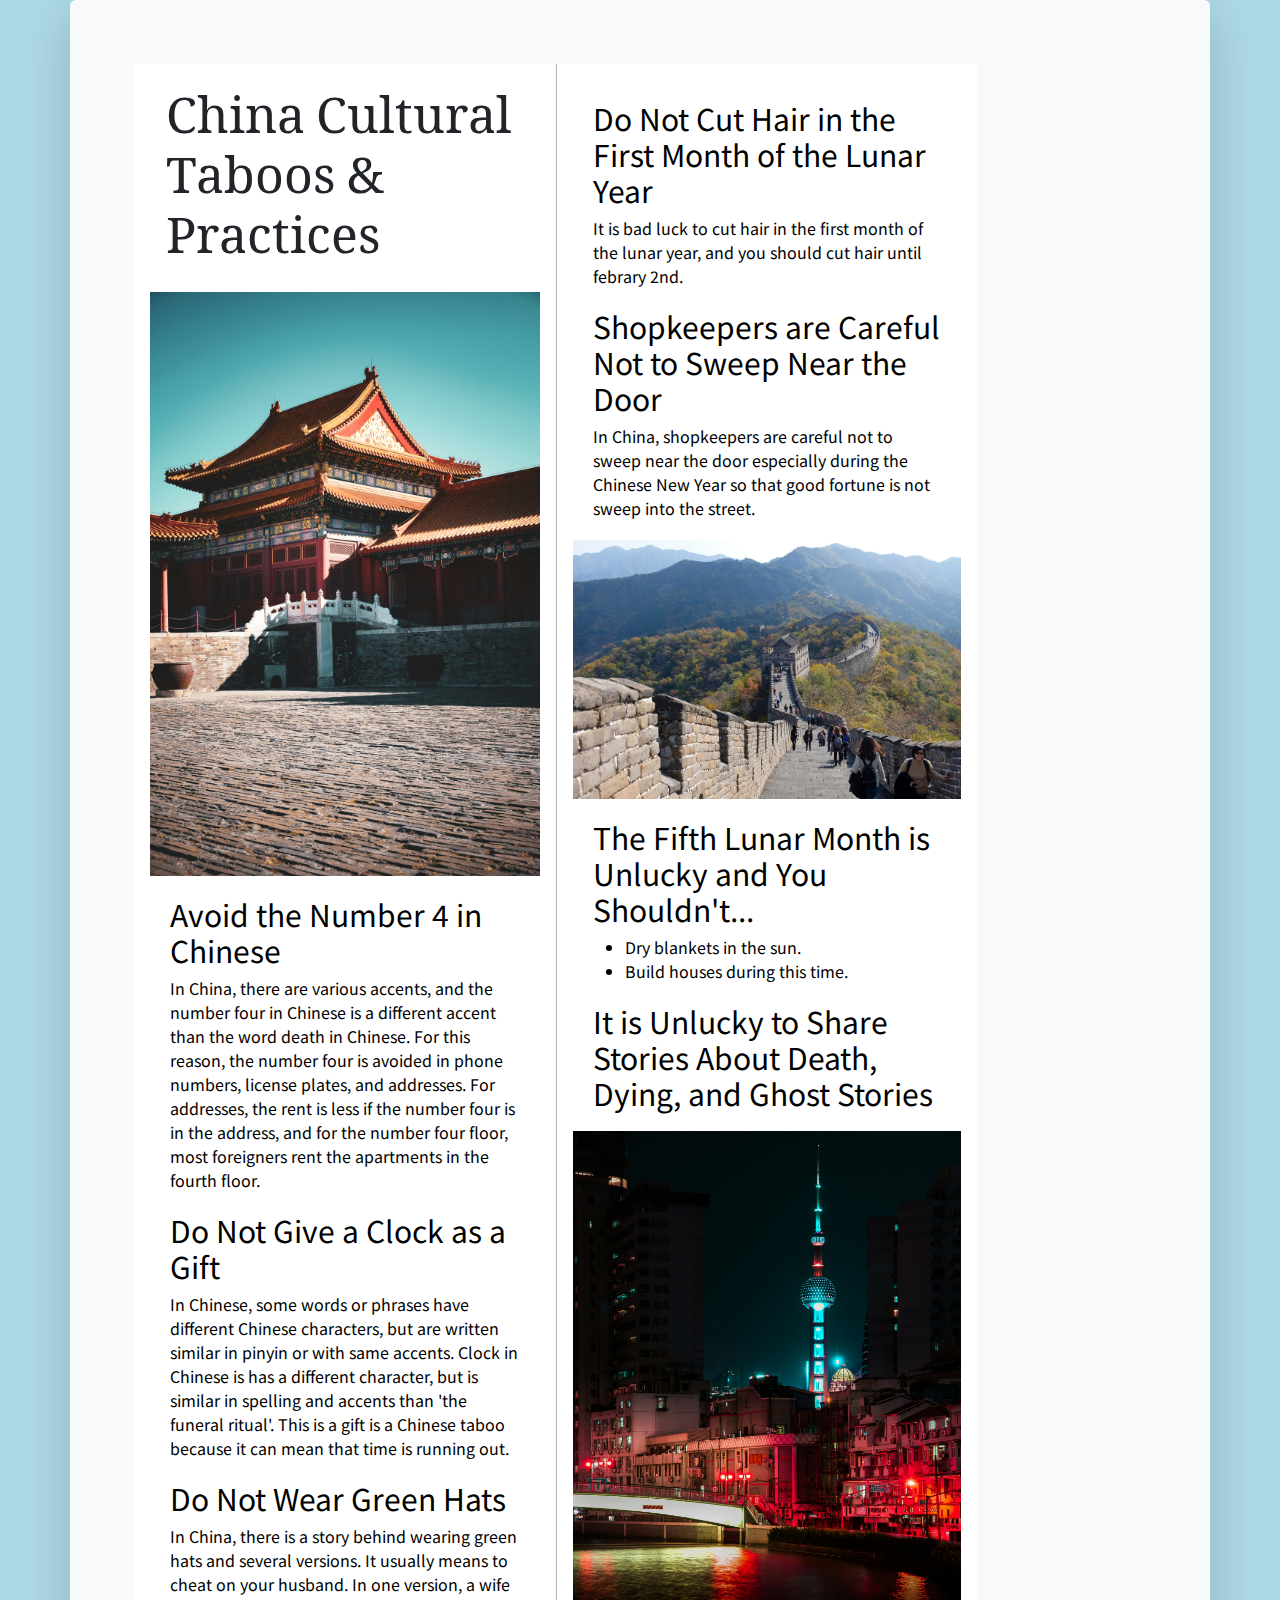
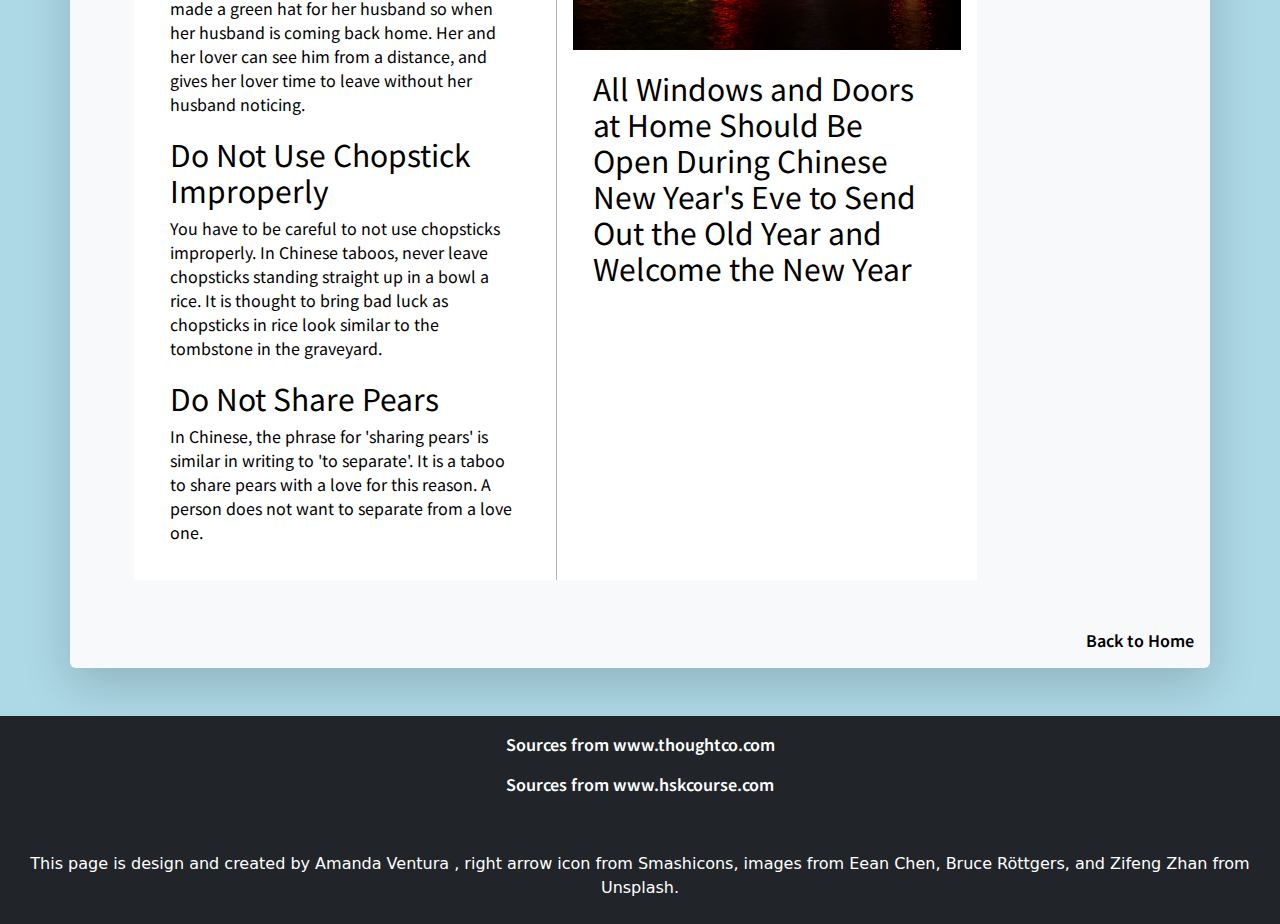
==== china.html @ 37788d85 "added china html page with content" ====
<!DOCTYPE html>
<html lang="en">
<head>
    <meta charset="UTF-8">
    <meta name="viewport" content="width=device-width, initial-scale=1.0">
    <title>China| Cultural Taboos</title>
    <link href="https://cdn.jsdelivr.net/npm/bootstrap@5.3.3/dist/css/bootstrap.min.css" rel="stylesheet" integrity="sha384-QWTKZyjpPEjISv5WaRU9OFeRpok6YctnYmDr5pNlyT2bRjXh0JMhjY6hW+ALEwIH" crossorigin="anonymous">
    <link rel="preconnect" href="https://fonts.googleapis.com">
    <link rel="preconnect" href="https://fonts.gstatic.com" crossorigin>
    <link href="https://fonts.googleapis.com/css2?family=Bokor&display=swap" rel="stylesheet">
    <link rel="preconnect" href="https://fonts.googleapis.com">
    <link rel="preconnect" href="https://fonts.gstatic.com" crossorigin>
    <link href="https://fonts.googleapis.com/css2?family=Noto+Sans+JP:wght@100..900&display=swap" rel="stylesheet">
    <link rel="preconnect" href="https://fonts.googleapis.com">
    <link rel="preconnect" href="https://fonts.gstatic.com" crossorigin>
    <link href="https://fonts.googleapis.com/css2?family=Noto+Serif+Ahom&display=swap" rel="stylesheet">
    <link rel="stylesheet" href="src/style.css">
</head>
<body>
    <div class="container shadow-lg p-3 mb-5 bg-body-tertiary rounded">
        <div class="row m-5">
            <div class="col-5 first-page p-3">
                <header class="japan-header">
                    <h2 class="m-3">China Cultural Taboos & Practices</h2>
                    <img src="images/China-1.jpg" alt="Beijing Temple" class="china-1 img-fluid">
                </header>
                <section class="cultural-taboo-section">
                    <h3>Avoid the Number 4 in Chinese</h3>
                    <p>
                       In China, there are various accents, and the number four in Chinese is a different accent than the word death in Chinese.
                       For this reason, the number four is avoided in phone numbers, license plates, and addresses. For addresses, the rent is less
                       if the number four is in the address, and for the number four floor, most foreigners rent the apartments in the fourth floor. 
                    </p>
                </section>
                <section class="cultural-taboo-section">
                    <h3>Do Not Give a Clock as a Gift</h3>
                    <p>
                        In Chinese, some words or phrases have different Chinese characters, but are written similar in pinyin or with same accents.
                        Clock in Chinese is has a different character, but is similar in spelling and accents than 'the funeral ritual'. This is a gift 
                        is a Chinese taboo because it can mean that time is running out.
                    </p>
                </section>
                <section class="cultural-taboo-section">
                    <h3>Do Not Wear Green Hats</h3>
                    <p>
                      In China, there is a story behind wearing green hats and several versions. It usually means to cheat on your husband. In one version,
                      a wife made a green hat for her husband so when her husband is coming back home. Her and her lover can see him from a distance, and gives her
                      lover time to leave without her husband noticing.
                    </p>
                </section>
                <section class="cultural-taboo-section">
                    <h3>Do Not Use Chopstick Improperly</h3>
                    <p>
                        You have to be careful to not use chopsticks improperly. In Chinese taboos, never leave chopsticks standing straight up in 
                        a bowl a rice. It is thought to bring bad luck as chopsticks in rice look similar to the tombstone in the graveyard. 
                    </p>
                </section>
                <section class="cultural-taboo-section">
                    <h3>Do Not Share Pears</h3>
                    <p>
                       In Chinese, the phrase for 'sharing pears' is similar in writing to 'to separate'. It is a taboo to share pears with a
                       love for this reason. A person does not want to separate from a love one.
                    </p>
                </section>
            </div>
            <div class="col-5 second-page p-3 border-start border-dark-subtle">
                <section class="cultural-taboo-section">
                    <h3>Do Not Cut Hair in the First Month of the Lunar Year</h3>
                    <p>
                        It is bad luck to cut hair in the first month of the lunar year, and you should cut hair until febrary 2nd.
                    </p>
                </section>
                <section class="cultural-taboo-section">
                    <h3>Shopkeepers are Careful Not to Sweep Near the Door</h3>
                    <p>
                        In China, shopkeepers are careful not to sweep near the door especially during the Chinese New Year so that 
                        good fortune is not sweep into the street.
                    </p>  
                </section>
                <section class="image-section">
                    <img src="images/China-2.jpg" alt="The Great Wall of China" class="china-2 img-fluid">
                </section>
                <section class="cultural-taboo-section">
                    <h3>The Fifth Lunar Month is Unlucky and You Shouldn't...</h3>
                    <ul>
                        <li>
                            Dry blankets in the sun.
                        </li>
                        <li>
                            Build houses during this time.
                        </li>
                    </ul>  
                </section>
                <section class="cultural-taboo-section">
                    <h3>It is Unlucky to Share Stories About Death, Dying, and Ghost Stories</h3>
                </section>
                <section class="image-section">
                    <img src="images/China-3.jpg" alt="China's city of Shanghai" class="china-3 img-fluid">
                </section>
                <section class="cultural-taboo-section">
                    <h3>
                        All Windows and Doors at Home Should Be Open During Chinese New Year's Eve to Send Out 
                        the Old Year and Welcome the New Year
                    </h3>
                </section>
            </div>
        </div>
        <div class="back-link pb-4">
            <a href="index.html" class="homepage">
                Back to Home
            </a>
        </div>
    </div>
    <section class="resources-section pt-3 pb-3 bg-dark">
        <p>
            Sources from <a href="https://www.thoughtco.com/examples-of-chinese-taboo-687482" 
            target="_blank" class="source-link">www.thoughtco.com</a>
            <br>     
        </p>
        <p>
            Sources from <a href="https://www.hskcourse.com/8-most-known-chinese-taboos/" 
            target="_blank" class="source-link">www.hskcourse.com</a>
            <br>     
        </p>
    </section>
    <section class="credit-section bg-dark p-4 text-white text-center">
        This page is design and created by 
        <a href="https://github.com/ASV185/The-Book-of-Culture-Taboos" class="github-link">
            Amanda Ventura
        </a>
        , right arrow icon from Smashicons, images from Eean Chen, Bruce Röttgers, and Zifeng Zhan from Unsplash.
    </section>
</body>
</html>
---- src/style.css ----
body {
    background-color: lightblue;
}

.book-cover {
    background-color: black;
    padding: 300px 50px;
    margin-top: 180px;
    border-radius: 5px;
}

.pages {
    background-color: white;
    padding: 350px 400px;
    margin-left: 175px;
    margin-top: 200px;
    border-radius: 5px;
}

.circular-arrow {
    margin-top: 500px;
}

.start-link {
    display:block;
    margin-top: 500px;
    padding: 10px 25px;
    text-decoration: none;
    color:black;
    font-family: "Noto Sans JP", sans-serif;
    font-weight: 400;
    font-style: normal;
    font-size: 20px;
}

.start-link:hover {
    color: rgb(241, 177, 14);
    text-decoration: underline;
}

h1 {
    font-family: "Bokor", system-ui;
    font-weight: 400;
    font-style: normal;
    font-size: 60px;
    color: white;
    text-align: center;
}

h2 {
    font-family: "Noto Serif Ahom", serif;
    font-weight: 400;
    font-style: normal;
    font-size: 50px;
}

h3 {
    color:black;
    font-family: "Noto Sans JP", sans-serif;
    font-weight: 400;
    font-style: normal;
    font-size: 30px;
}

p {
    color:black;
    font-family: "Noto Sans JP", sans-serif;
    font-weight: 400;
    font-style: normal;
    font-size: 16px;
}

ul {
    color:black;
    font-family: "Noto Sans JP", sans-serif;
    font-weight: 400;
    font-style: normal;
    font-size: 16px;
}

.first-page {
    background-color: white;
}

.second-page {
    background-color: white;
}

.cultural-taboo-section {
    margin:20px;
}

.next-arrow {
    padding-top: 500px;
}

.back-link a {
    float: right;
    color: black;
    font-family: "Noto Sans JP", sans-serif;
    font-weight: 600;
    font-style: normal;
    font-size: 16px;
    text-decoration: none;
}

.back-link a:hover {
    color: rgb(241, 177, 14);
    text-decoration: underline;
}

.resources-section {
    text-align: center;
}

.resources-section p {
    color: white;
    font-family: "Noto Sans JP", sans-serif;
    font-weight: 600;
    font-style: normal;
    font-size: 16px;
}

.resources-section a {
    color: white;
    text-decoration: none;
    font-family: "Noto Sans JP", sans-serif;
    font-weight: 600;
    font-style: normal;
    font-size: 16px;
}

.resources-section a:hover {
    color: rgb(241, 177, 14);
    text-decoration: underline;
}

.home-credit-section {
    background-color: black;
    margin-top: 500px;
    margin-left: 800px;
}

.home-credit-section a {
    color: white;
    text-decoration: none;
}

.home-credit-section a:hover {
    color: rgb(241, 177, 14);
    text-decoration: underline;
}

.credit-section a {
    color: white;
    text-decoration: none;
}

.credit-section a:hover {
    color: rgb(241, 177, 14);
    text-decoration: underline;
}
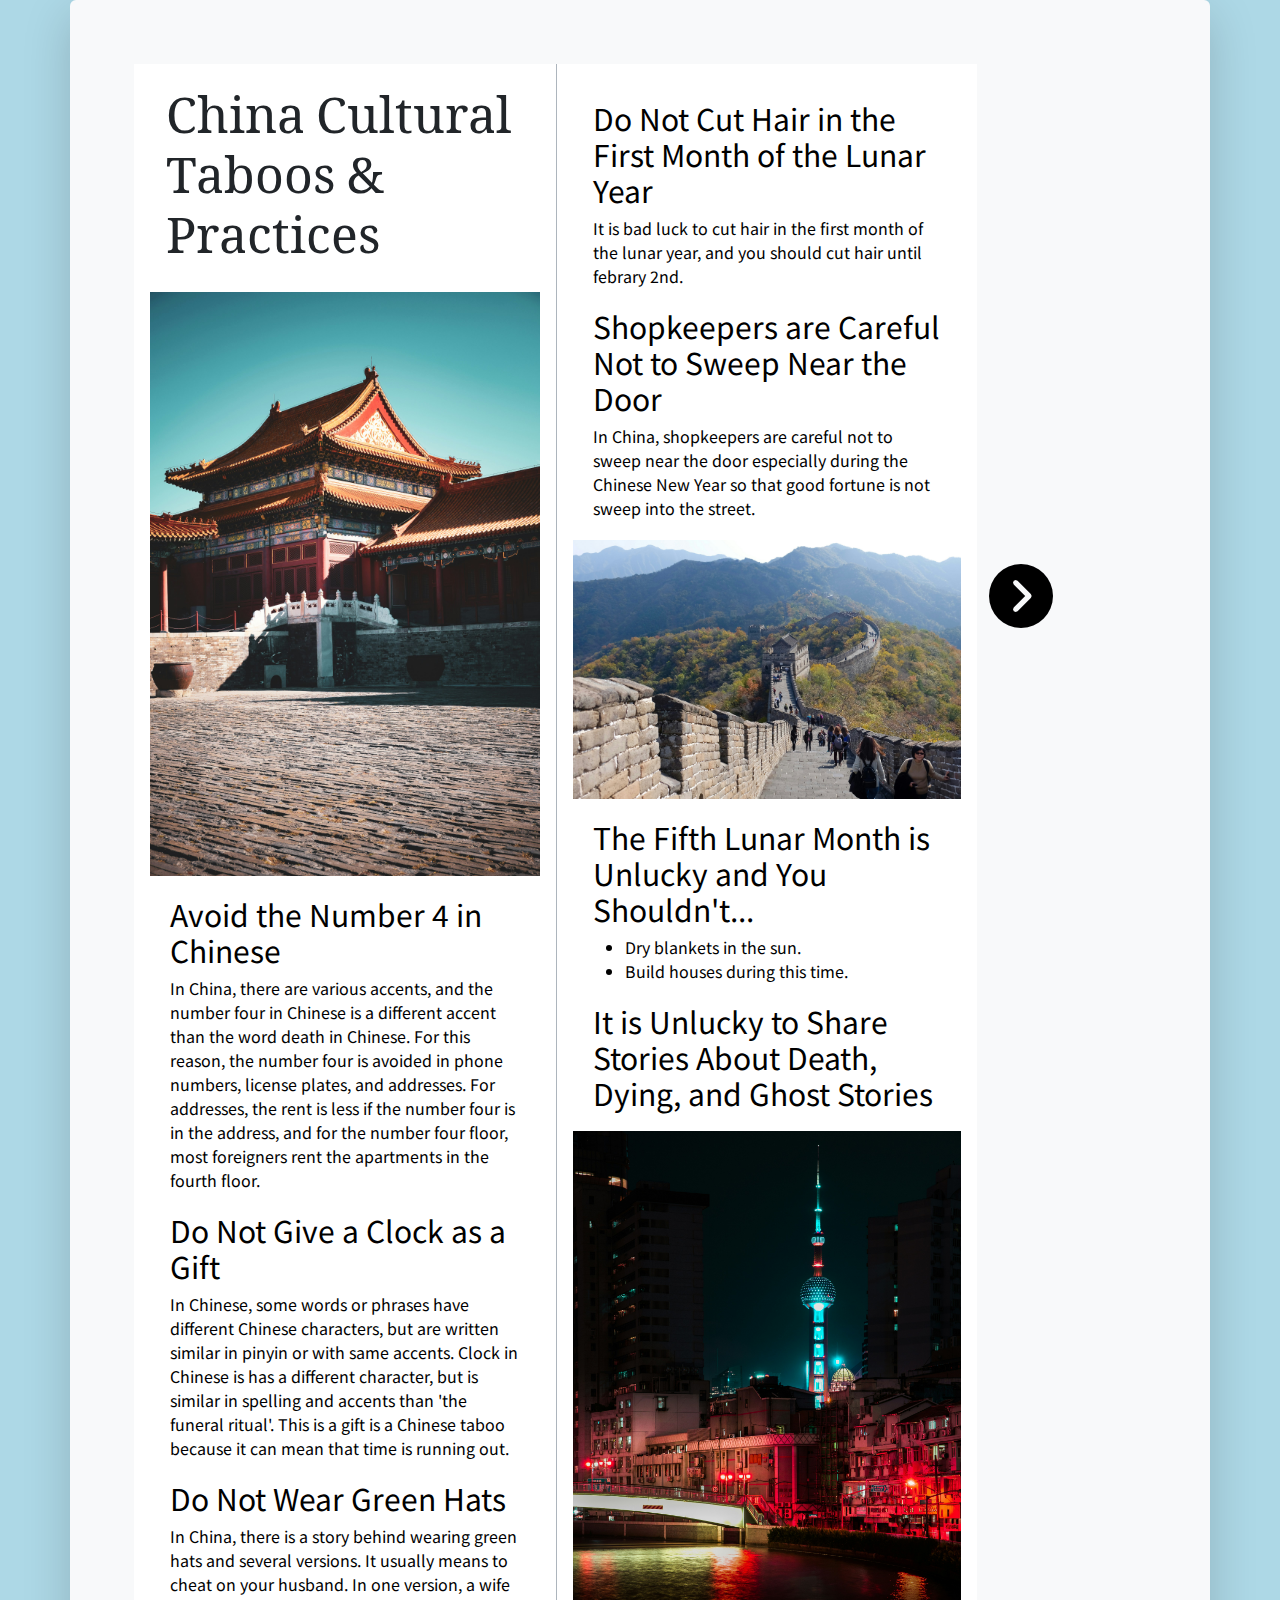
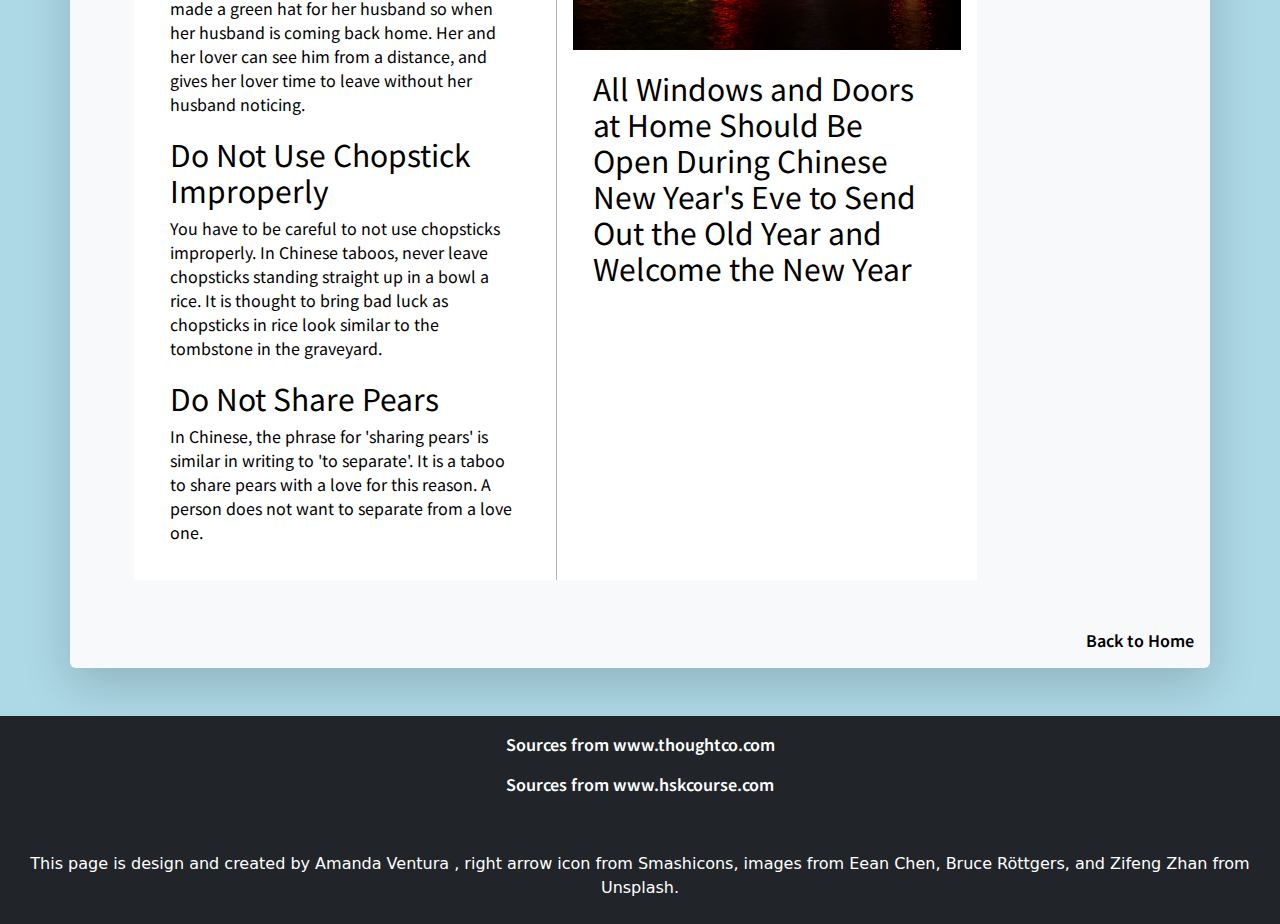
==== commit 8b8d0bcd: "added Nigeria html page" ====
--- a/china.html
+++ b/china.html
@@ -104,6 +104,11 @@
                     </h3>
                 </section>
             </div>
+            <div class="col-2">
+                <a href="nigeria.html" class="eleventh-page">
+                    <img src="images/next-arrow.png" alt="arrow that heads to next page" class="next-arrow">
+                </a>
+            </div>
         </div>
         <div class="back-link pb-4">
             <a href="index.html" class="homepage">
